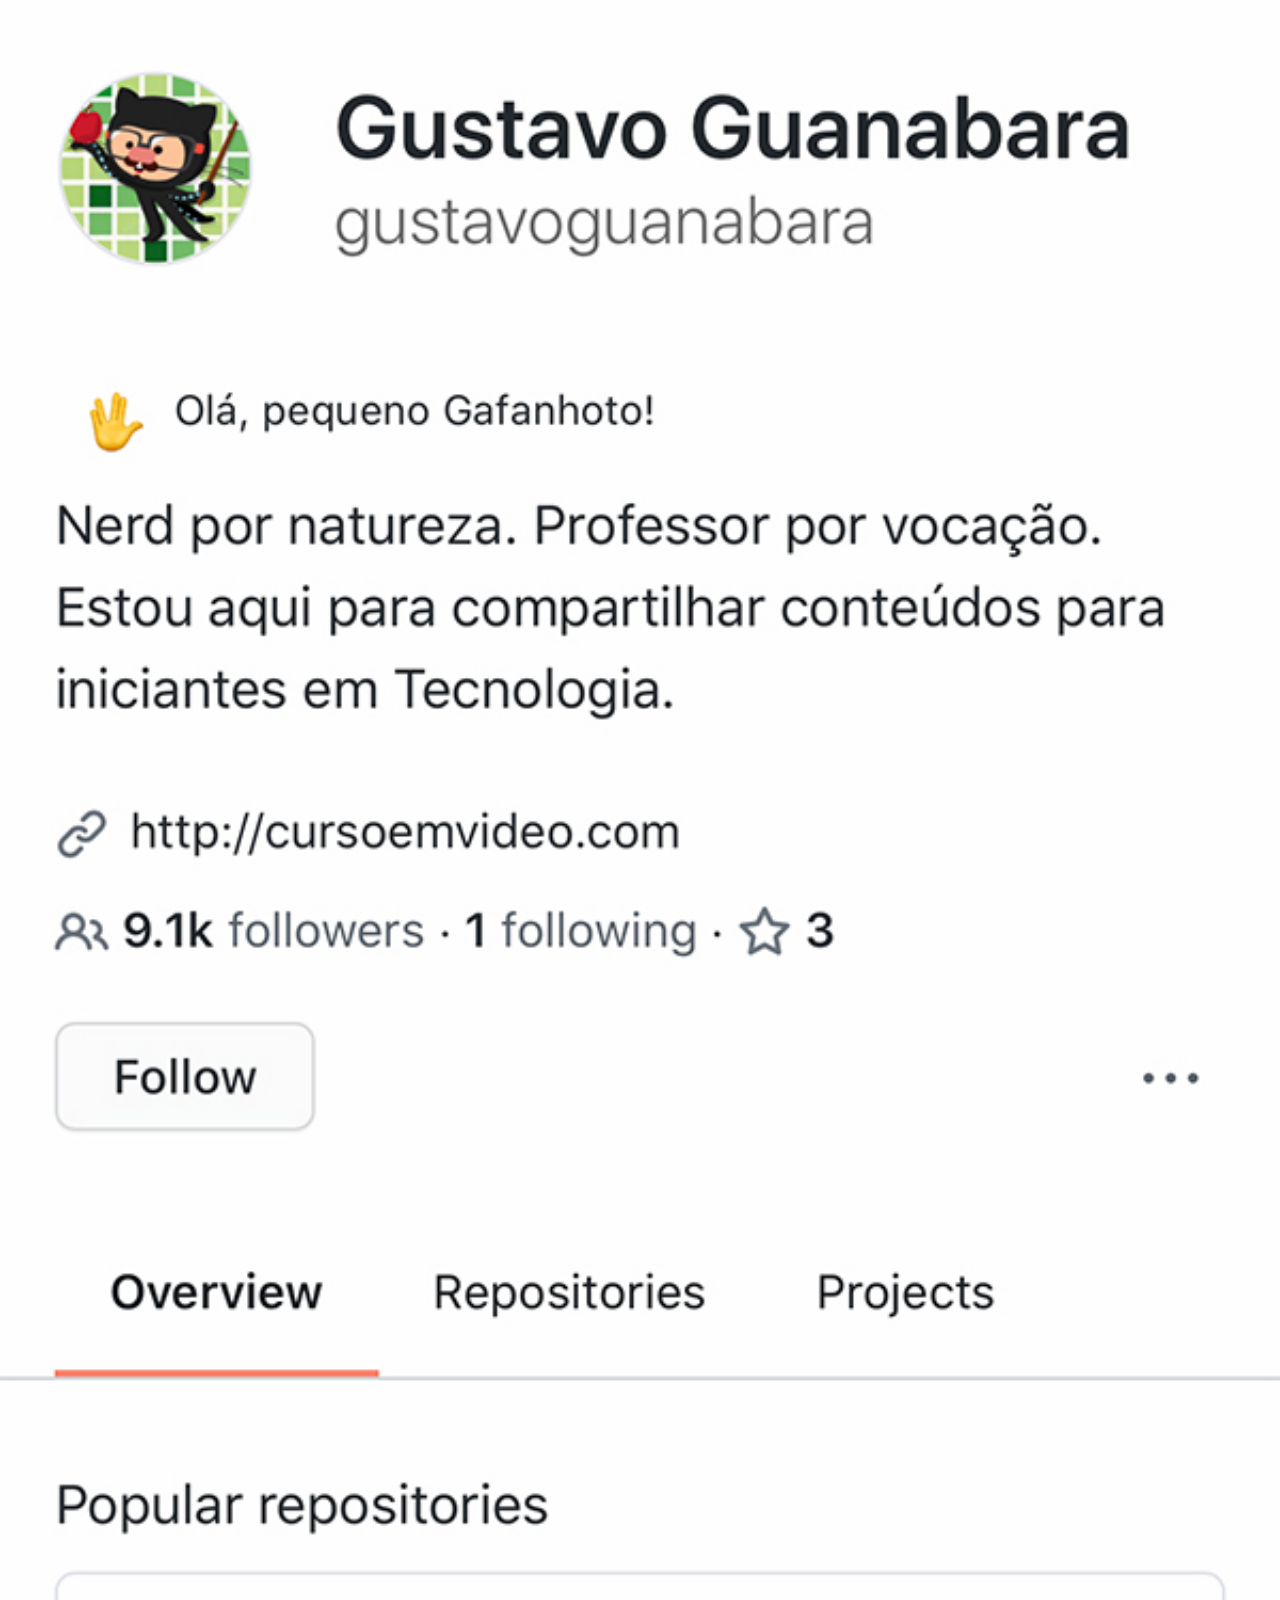
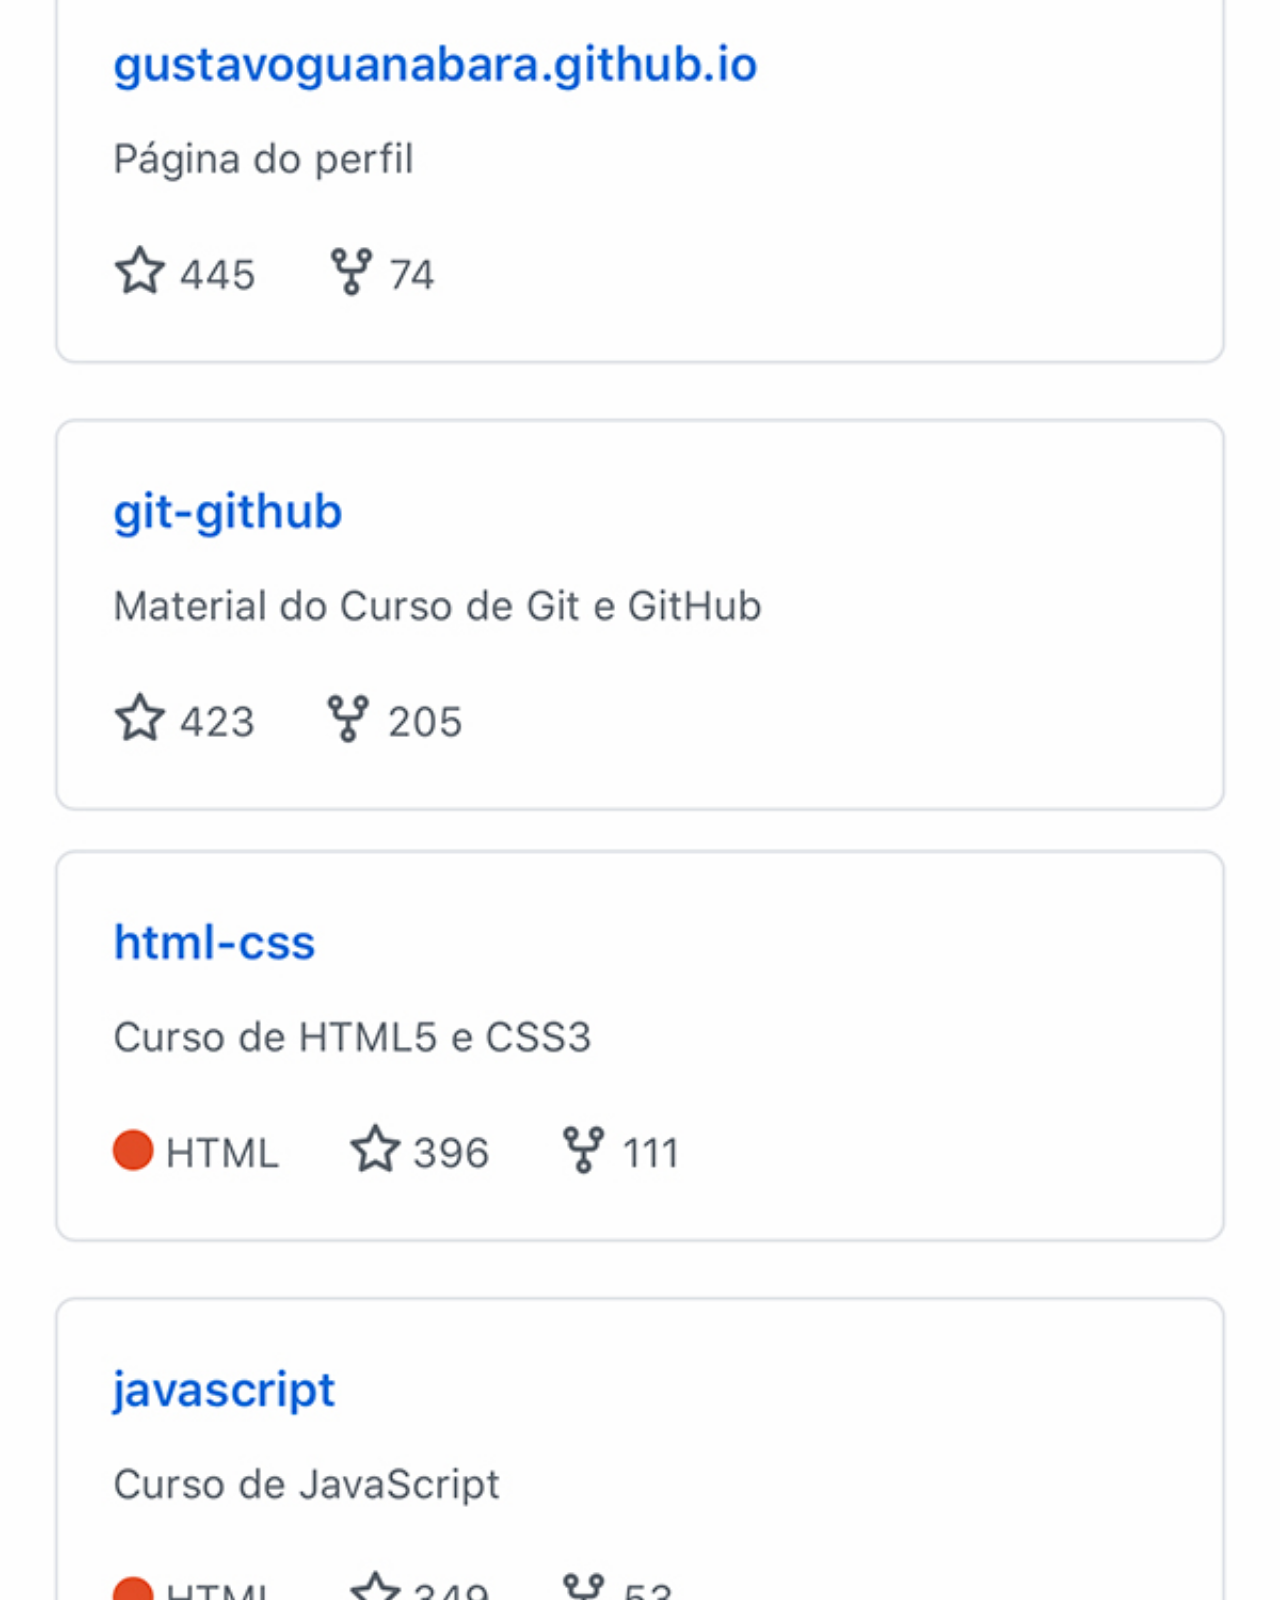
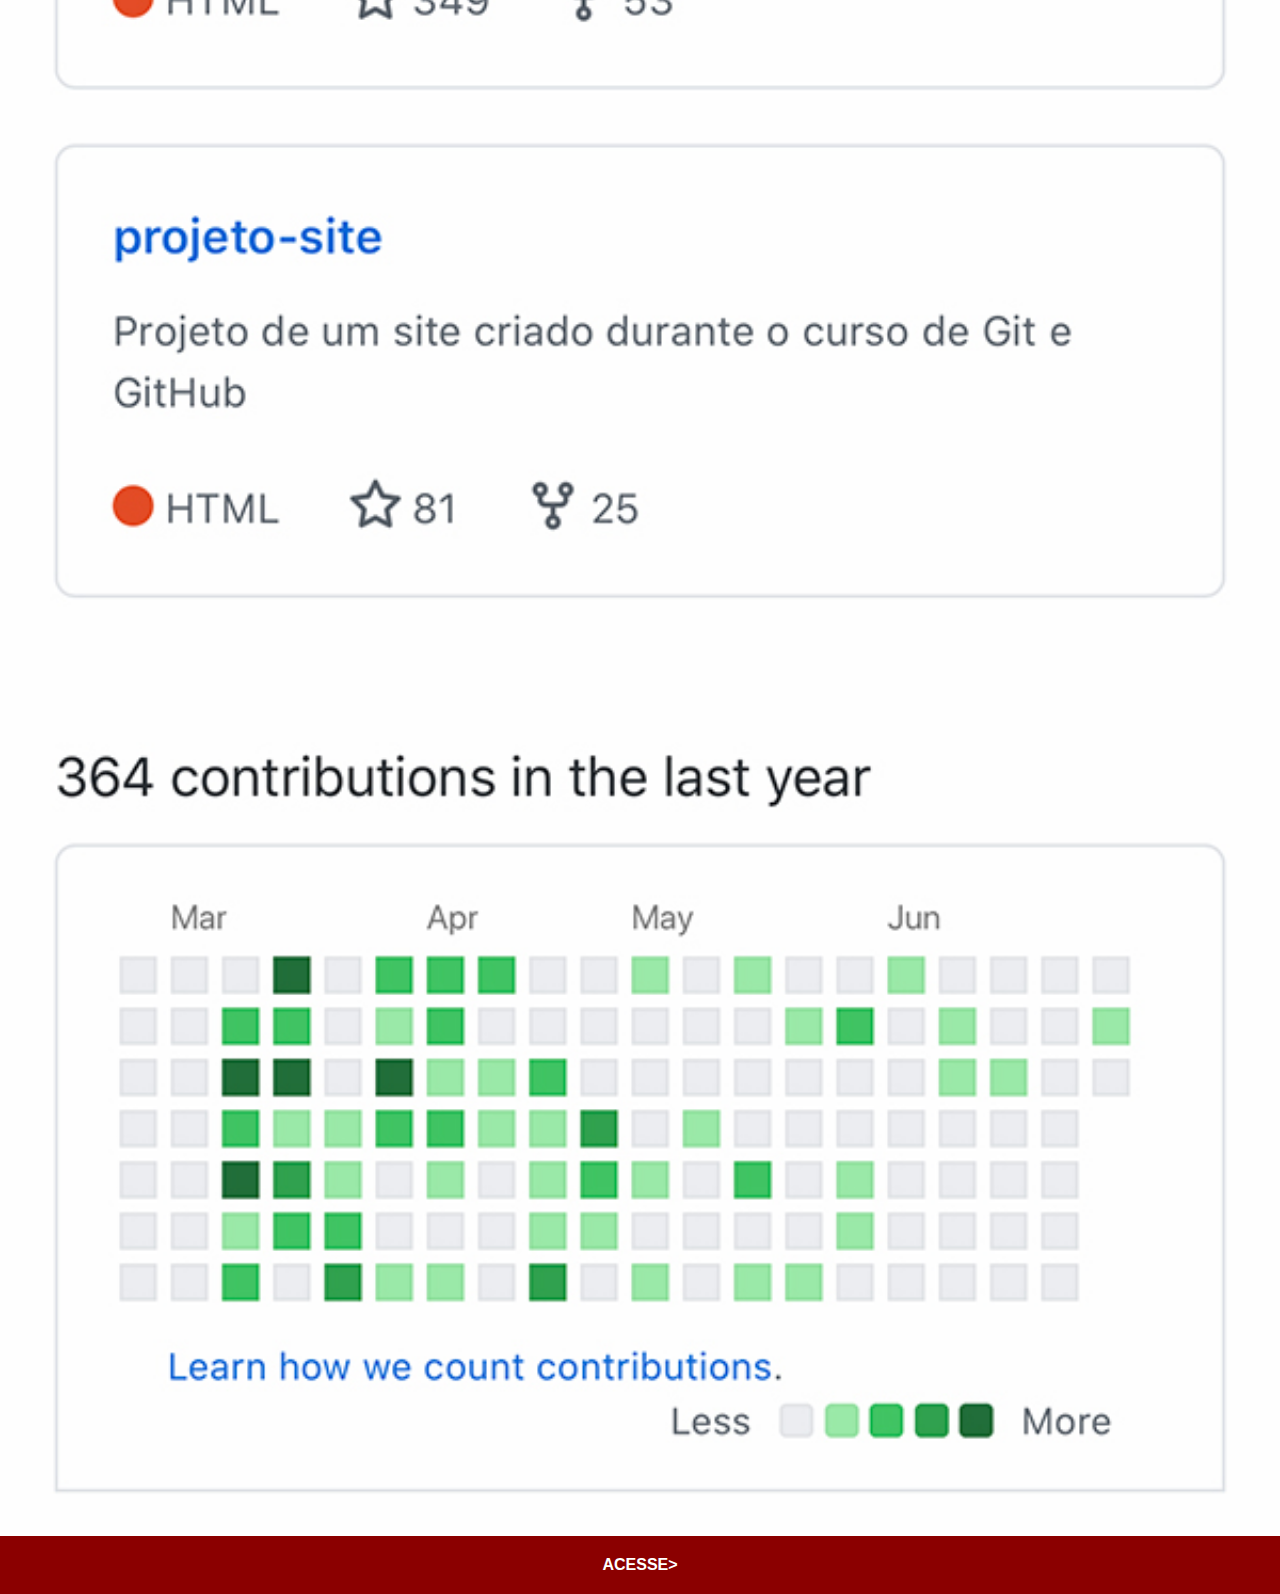
==== github.html @ 4f690004 "atualizei" ====
<!DOCTYPE html>
<html lang="pt-br">
<head>
    <meta charset="UTF-8">
    <meta name="viewport" content="width=device-width, initial-scale=1.0">
    <title>github</title>
    <link rel="stylesheet" href="estilos/social.css">
</head>
<body>
    <img src="imagens/tela-github.jpg" alt="github">
    <a href="https://github.com/"  target="_blank">ACESSE></a>
</body>
</html>
---- estilos/social.css ----
@charset "UTF-8";

* {
    margin: 0px;
    margin: 0px;
    font-family: Arial, Helvetica, sans-serif;
}


::-webkit-scrollbar {
    width: 0px;
    height: 0px;
}

img{
    width: 100vw;
}

a{
    display: block;
    background-color: darkred;
    color: white;
    padding: 20px;
    text-align: center;
    font-weight: bolder;
    text-decoration: none;
}

a:hover {
    background-color: red;
}
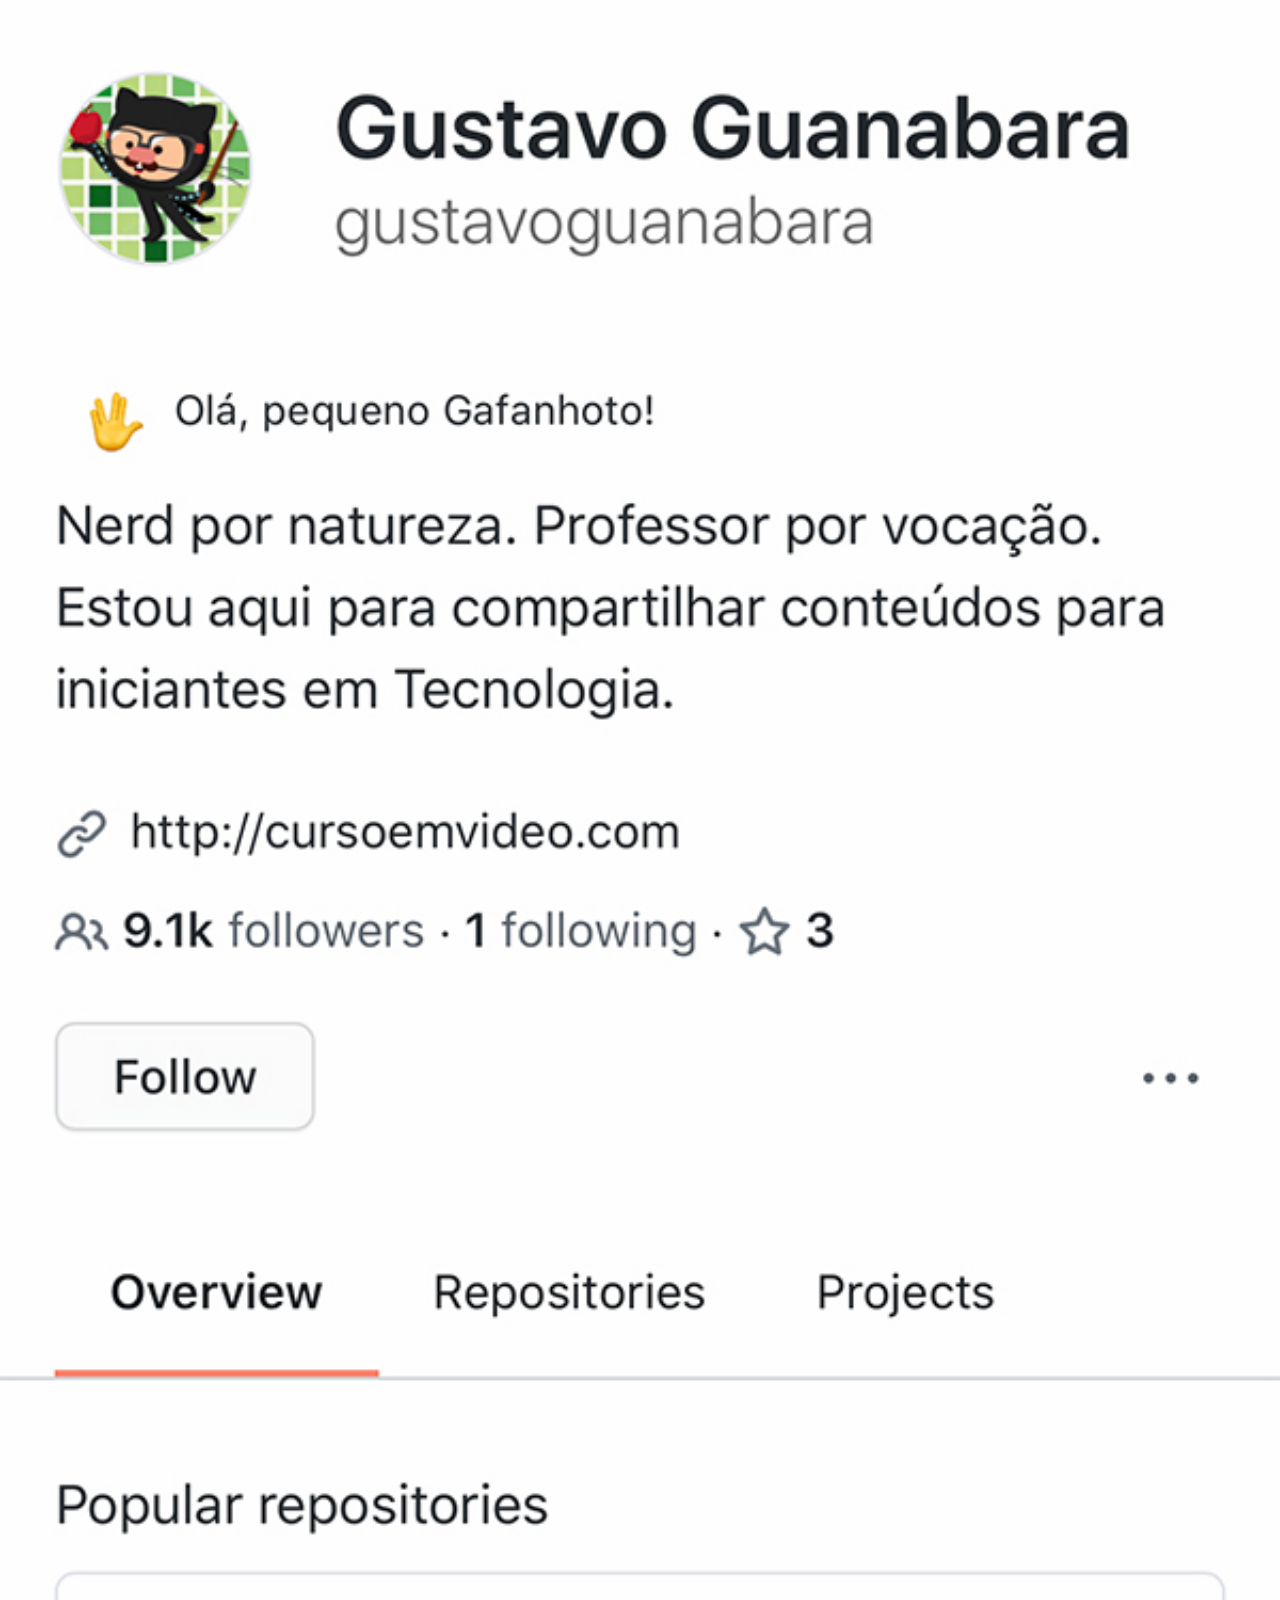
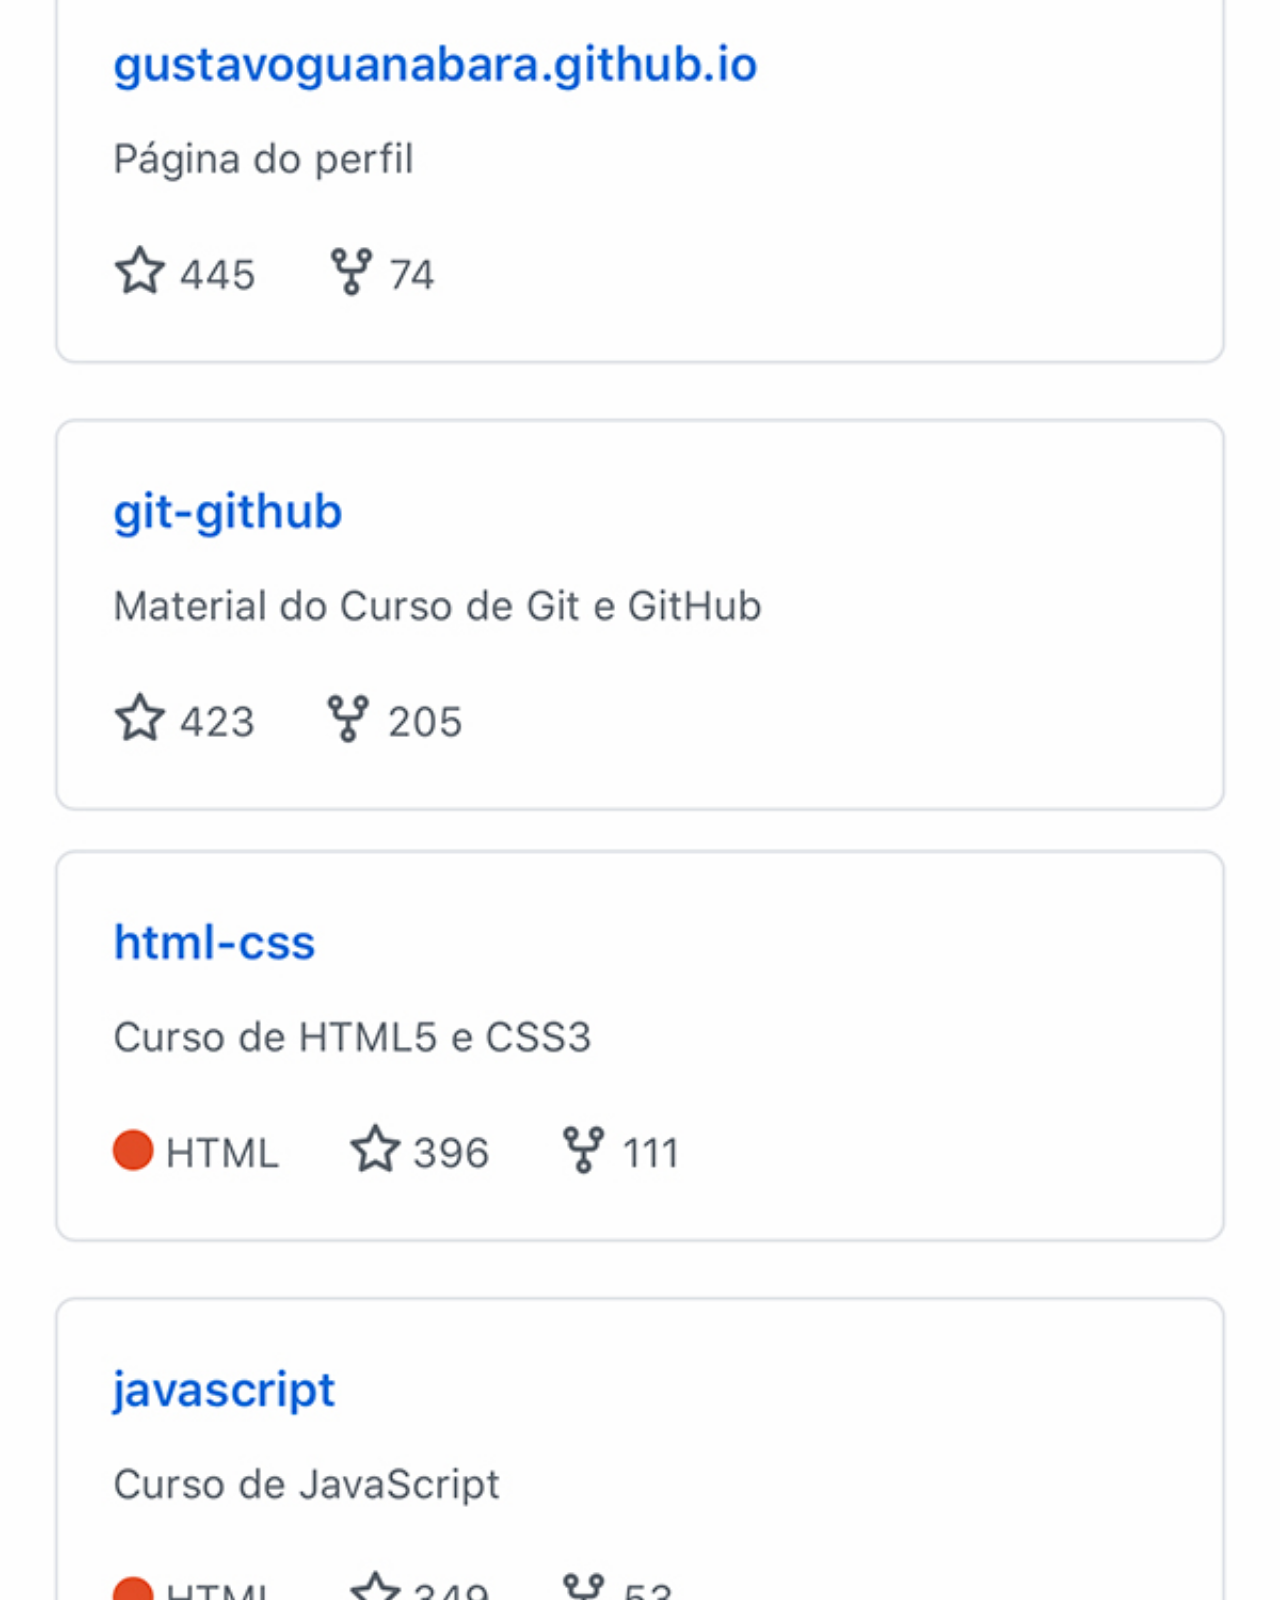
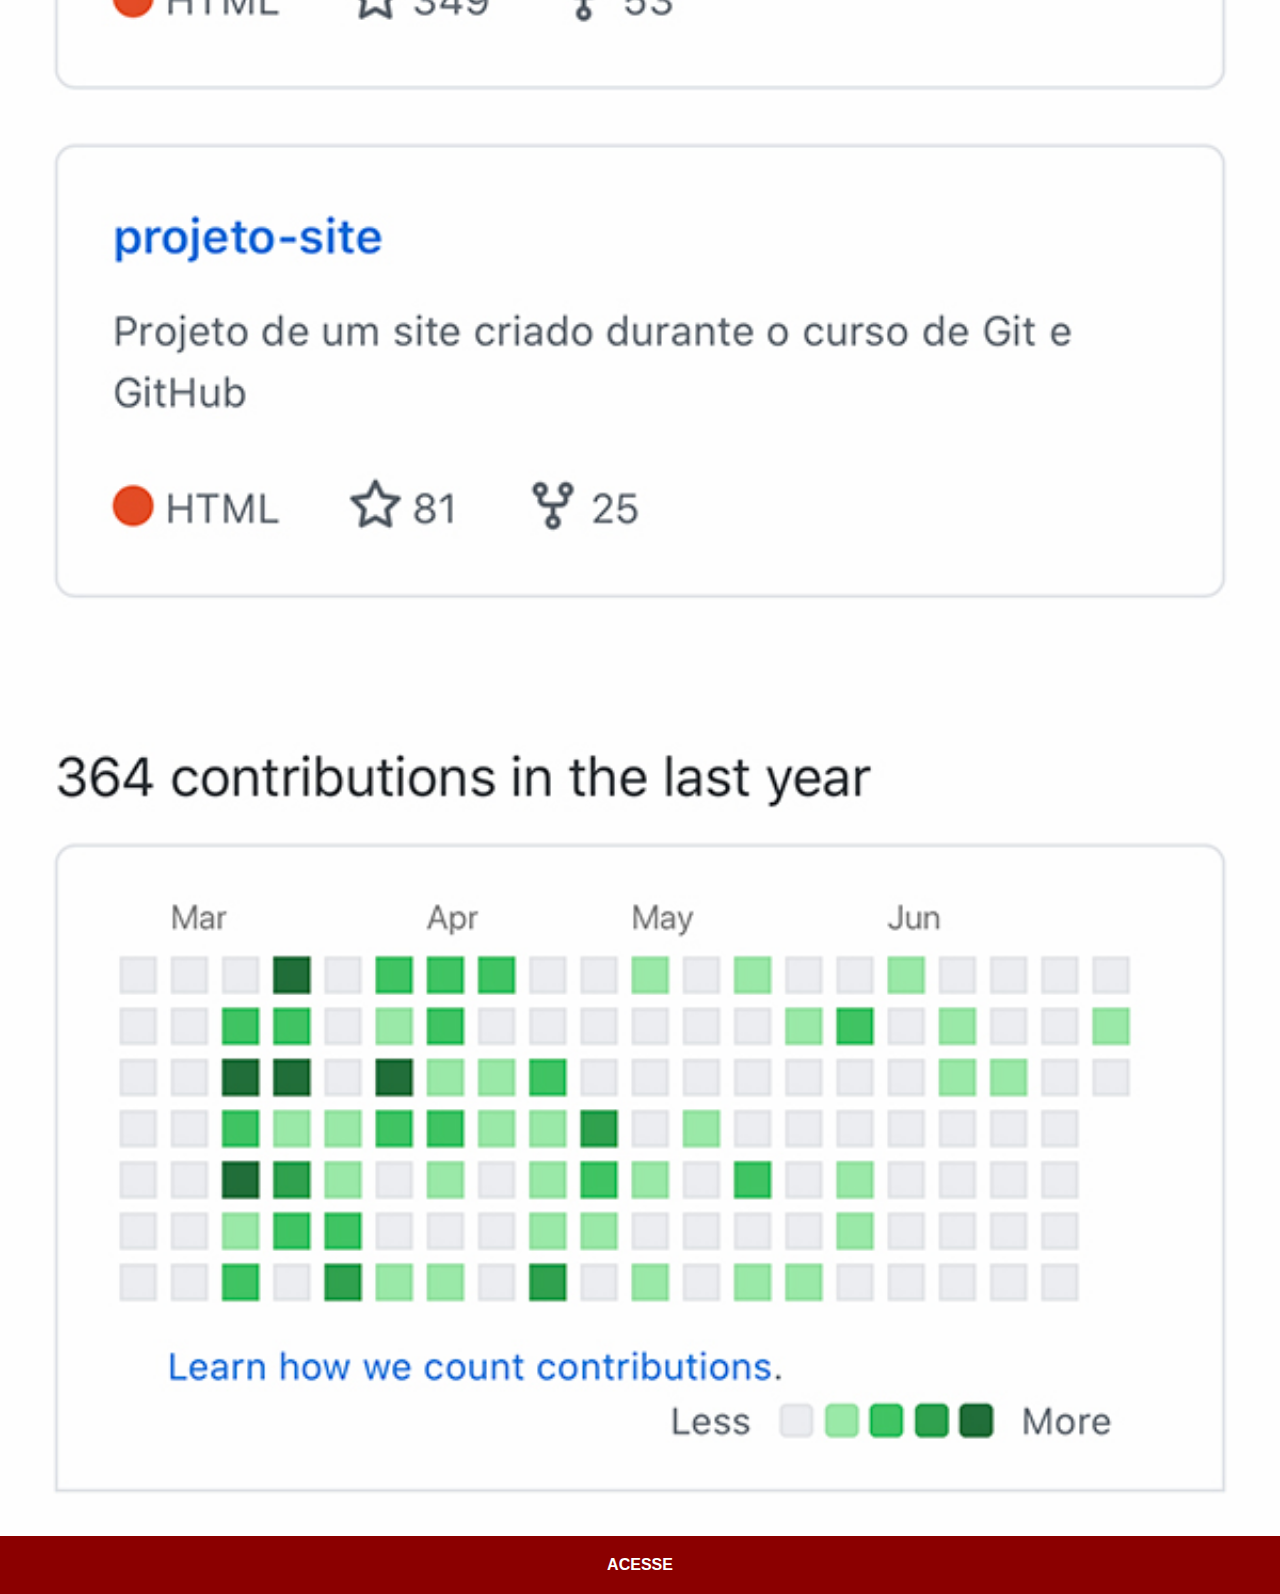
==== commit 7b732552: "1" ====
--- a/github.html
+++ b/github.html
@@ -8,6 +8,6 @@
 </head>
 <body>
     <img src="imagens/tela-github.jpg" alt="github">
-    <a href="https://github.com/"  target="_blank">ACESSE></a>
+    <a href="https://github.com/"  target="_blank">ACESSE</a>
 </body>
 </html>